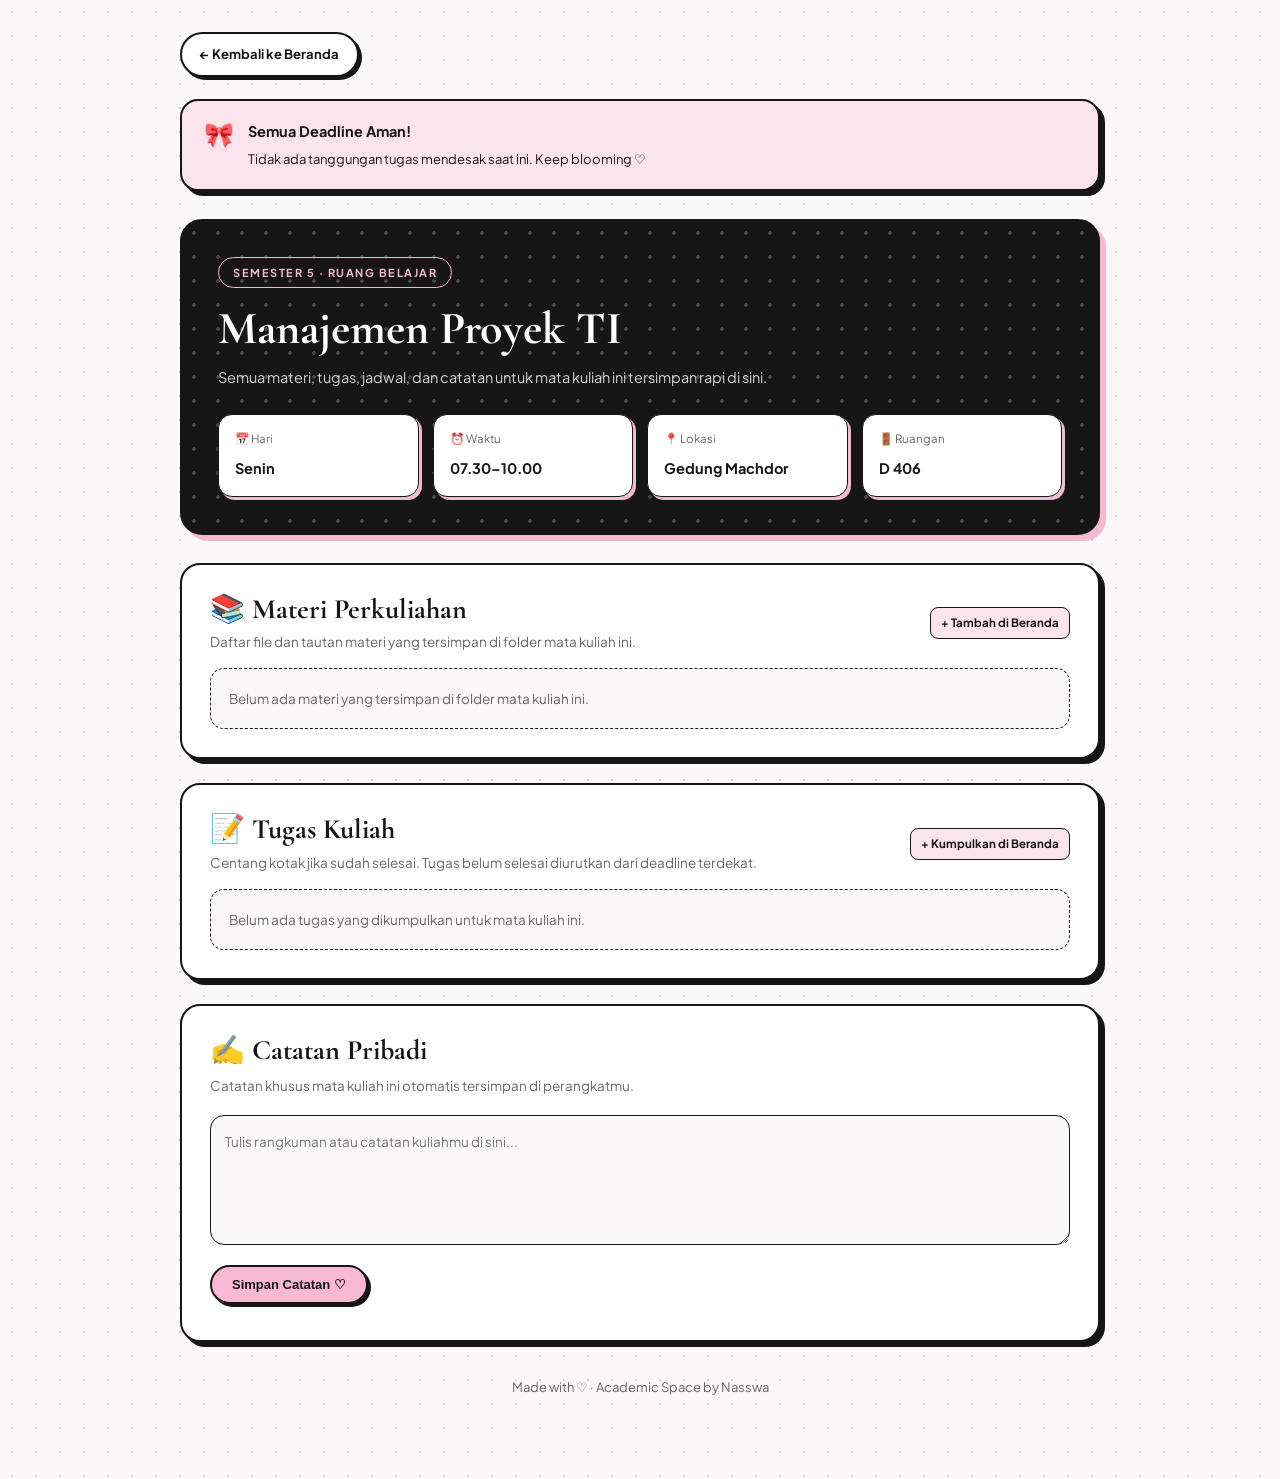
==== mata-kuliah.html @ bd50528c "Add files via upload" ====
<!DOCTYPE html>
<html lang="id">
<head>
    <meta charset="UTF-8">
    <meta name="viewport" content="width=device-width, initial-scale=1.0">
    <title>Ruang Mata Kuliah | Akademik Nasswa</title>
    <link rel="stylesheet" href="style.css">
</head>
<body>
    <main class="course-page" style="margin: 0 auto;">
        <a class="back-link" href="index.html">← Kembali ke Beranda</a>

        <div id="deadline-notify-box"></div>

        <header class="course-hero">
            <span class="course-label">Semester 5 · Ruang Belajar</span>
            <h1 id="course-title">Memuat Mata Kuliah...</h1>
            <p>
                Semua materi, tugas, jadwal, dan catatan untuk mata kuliah ini tersimpan rapi di sini.
            </p>

            <div class="course-info-grid">
                <div class="info-box"><small>📅 Hari</small><strong id="course-day">-</strong></div>
                <div class="info-box"><small>⏰ Waktu</small><strong id="course-time">-</strong></div>
                <div class="info-box"><small>📍 Lokasi</small><strong>Gedung Machdor</strong></div>
                <div class="info-box"><small>🚪 Ruangan</small><strong id="course-room">-</strong></div>
            </div>
        </header>

        <!-- TAMPILAN BERSIH MATERI PERKULIAHAN -->
        <section class="course-section" id="materi">
            <div style="display:flex; justify-content:space-between; align-items:center; flex-wrap:wrap; gap:10px; margin-bottom:14px;">
                <div>
                    <h2 style="margin-bottom:4px;">📚 Materi Perkuliahan</h2>
                    <p class="section-description" style="margin-bottom:0;">Daftar file dan tautan materi yang tersimpan di folder mata kuliah ini.</p>
                </div>
                <a href="index.html#quick-upload" class="btn-mini">+ Tambah di Beranda</a>
            </div>

            <div id="materi-list"></div>
        </section>

        <!-- TAMPILAN BERSIH TUGAS KULIAH -->
        <section class="course-section" id="tugas">
            <div style="display:flex; justify-content:space-between; align-items:center; flex-wrap:wrap; gap:10px; margin-bottom:14px;">
                <div>
                    <h2 style="margin-bottom:4px;">📝 Tugas Kuliah</h2>
                    <p class="section-description" style="margin-bottom:0;">Centang kotak jika sudah selesai. Tugas belum selesai diurutkan dari deadline terdekat.</p>
                </div>
                <a href="index.html#quick-upload" class="btn-mini">+ Kumpulkan di Beranda</a>
            </div>

            <div id="tugas-list"></div>
        </section>

        <!-- CATATAN PRIBADI -->
        <section class="course-section" id="catatan">
            <h2>✍️ Catatan Pribadi</h2>
            <p class="section-description">Catatan khusus mata kuliah ini otomatis tersimpan di perangkatmu.</p>
            <textarea class="note-area" id="course-note" placeholder="Tulis rangkuman atau catatan kuliahmu di sini..."></textarea>
            <button class="save-note" id="save-note">Simpan Catatan ♡</button>
            <p class="save-status" id="save-status" aria-live="polite"></p>
        </section>

        <footer style="text-align:center; background:none; border:none; color:#6e6369; font-size:13px; padding:10px 0;">
            Made with ♡ · Academic Space by Nasswa
        </footer>
    </main>

    <script>
        const DATA_MATA_KULIAH = {
            "manajemen-proyek-ti": {
                nama: "Manajemen Proyek TI",
                hari: "Senin",
                waktu: "07.30–10.00",
                ruang: "D 406"
            },
            "pemrograman-platform": {
                nama: "Pemrograman Berbasis Platform",
                hari: "Senin",
                waktu: "10.00–12.30",
                ruang: "D 406"
            },
            "interaksi-manusia-komputer": {
                nama: "Interaksi Manusia & Komputer",
                hari: "Fleksibel",
                waktu: "Menyesuaikan",
                ruang: "Ruang Kuliah"
            },
            "analisis-design-pl": {
                nama: "Analisis dan Design PL",
                hari: "Senin",
                waktu: "13.00–15.30",
                ruang: "D 406"
            },
            "tata-tulis-ilmiah": {
                nama: "Tata Tulis Ilmiah",
                hari: "Selasa",
                waktu: "Mulai 09.10",
                ruang: "D 406"
            },
            "teknologi-ar-vr": {
                nama: "Teknologi AR/VR",
                hari: "Selasa",
                waktu: "13.00–15.30",
                ruang: "D 406"
            },
            "ai-computing-platform": {
                nama: "AI Computing Platform",
                hari: "Rabu",
                waktu: "18.00–22.00",
                ruang: "D 303"
            },
            "aik-4": {
                nama: "AIK 4",
                hari: "Kamis",
                waktu: "10.00–11.40",
                ruang: "D 405"
            }
        };

        const params = new URLSearchParams(window.location.search);
        const courseId = params.get("id") || "manajemen-proyek-ti";
        const info = DATA_MATA_KULIAH[courseId] || DATA_MATA_KULIAH["manajemen-proyek-ti"];

        document.body.setAttribute("data-course-id", courseId);
        document.body.setAttribute("data-course-name", info.nama);
        document.title = `${info.nama} | Akademik Nasswa`;

        document.getElementById("course-title").textContent = info.nama;
        document.getElementById("course-day").textContent = info.hari;
        document.getElementById("course-time").textContent = info.waktu;
        document.getElementById("course-room").textContent = info.ruang;

        const noteKey = "catatan-" + courseId;
        const noteArea = document.getElementById("course-note");
        const saveButton = document.getElementById("save-note");
        const saveStatus = document.getElementById("save-status");

        noteArea.value = localStorage.getItem(noteKey) || "";
        saveButton.addEventListener("click", () => {
            localStorage.setItem(noteKey, noteArea.value);
            saveStatus.textContent = "Catatan berhasil disimpan ♡";
        });
    </script>
    <script src="script.js"></script>
</body>
</html>
---- style.css ----
/* =========================================
   GIRLY POLKA — MY ACADEMIC SPACE (SEMESTER 5)
   Palette: Noir Polkadot (#161616), Blush Pink (#F7B8D1),
            Soft Pink (#FCE4EC), Off-White (#FAF8F9)
========================================= */

@import url('https://fonts.googleapis.com/css2?family=Cormorant+Garamond:ital,wght@0,600;0,700;1,600;1,700&family=Plus+Jakarta+Sans:wght@400;500;600;700&display=swap');

:root {
    --noir: #161616;
    --noir-soft: #242424;
    --pink-blush: #f7b8d1;
    --pink-deep: #d66894;
    --pink-soft: #fce4ec;
    --pink-pale: #fff3f7;
    --off-white: #faf8f9;
    --white: #ffffff;
    --text-main: #1b181a;
    --text-muted: #6e6369;
    --shadow-editorial: 5px 5px 0px #161616;
    --shadow-pink: 5px 5px 0px #f7b8d1;
    --radius-card: 18px;
}

* {
    margin: 0;
    padding: 0;
    box-sizing: border-box;
}

html {
    scroll-behavior: smooth;
    scroll-padding-top: 32px;
}

body {
    font-family: "Plus Jakarta Sans", "Segoe UI", sans-serif;
    background-color: var(--off-white);
    background-image: radial-gradient(#e7c4d3 1.4px, transparent 1.4px);
    background-size: 24px 24px;
    color: var(--text-main);
    line-height: 1.75;
    overflow-x: hidden;
}

::selection {
    background: var(--pink-blush);
    color: var(--noir);
}

/* ===== POLKA DOT HEADER (NOIR & BLUSH PINK) ===== */

.profile-header {
    position: relative;
    min-height: 540px;
    display: grid;
    grid-template-columns: 1.15fr 0.85fr;
    align-items: center;
    gap: 36px;
    padding: 70px max(7%, calc((100% - 1060px) / 2)) 80px;
    background-color: var(--noir);
    background-image: radial-gradient(rgba(255, 255, 255, 0.22) 2.2px, transparent 2.2px);
    background-size: 28px 28px;
    border-bottom: 3px solid var(--noir);
    color: var(--white);
    overflow: hidden;
}

.profile-intro {
    position: relative;
    z-index: 2;
    text-align: left;
    animation: fadeUp 0.7s ease both;
}

.profile-label {
    display: inline-flex;
    align-items: center;
    gap: 6px;
    margin-bottom: 20px;
    padding: 7px 16px;
    border: 1.5px solid var(--pink-blush);
    border-radius: 999px;
    background: rgba(247, 184, 209, 0.14);
    color: var(--pink-blush);
    font-size: 11px;
    font-weight: 700;
    letter-spacing: 1.8px;
    text-transform: uppercase;
}

.hello-text {
    color: #e6d7de;
    font-size: 16px;
    letter-spacing: 0.5px;
}

.profile-header .profile-intro h1 {
    margin: 4px 0 16px;
    color: var(--white);
    font-family: "Cormorant Garamond", Georgia, serif;
    font-size: clamp(48px, 6vw, 74px);
    font-weight: 700;
    line-height: 1.05;
    letter-spacing: -1px;
}

.profile-intro h1 span {
    color: var(--pink-blush);
    font-style: italic;
}

.profile-description {
    max-width: 450px;
    color: #d4c8ce;
    font-size: 15px;
    line-height: 1.8;
}

.profile-tags {
    display: flex;
    flex-wrap: wrap;
    gap: 10px;
    margin-top: 22px;
}

.profile-tags span {
    padding: 6px 14px;
    border: 1px solid rgba(247, 184, 209, 0.45);
    border-radius: 999px;
    background: var(--noir-soft);
    color: var(--pink-soft);
    font-size: 12px;
    font-weight: 500;
}

.profile-button {
    display: inline-flex;
    align-items: center;
    gap: 14px;
    margin-top: 28px;
    padding: 13px 26px;
    border: 2px solid var(--pink-blush);
    border-radius: 999px;
    background: var(--pink-blush);
    color: var(--noir);
    font-size: 13px;
    font-weight: 700;
    letter-spacing: 0.4px;
    text-decoration: none;
    box-shadow: 4px 4px 0px var(--white);
    transition: transform 0.25s ease, box-shadow 0.25s ease, background 0.25s ease;
}

.profile-button:hover {
    background: var(--pink-soft);
    transform: translate(-2px, -2px);
    box-shadow: 6px 6px 0px var(--white);
}

.profile-signature {
    margin-top: 18px;
    color: var(--pink-blush);
    font-family: "Cormorant Garamond", Georgia, serif;
    font-size: 17px;
    font-style: italic;
}

/* Polaroid Photo Frame */

.profile-photo-area {
    position: relative;
    display: grid;
    place-items: center;
    min-height: 370px;
}

.photo-blob {
    position: absolute;
    width: 295px;
    height: 345px;
    border-radius: 22px;
    background: var(--pink-blush);
    border: 2px solid var(--white);
    transform: rotate(-5deg);
}

.photo-frame {
    position: relative;
    z-index: 1;
    width: min(275px, 82%);
    height: 340px;
    padding: 12px 12px 36px;
    background: var(--off-white);
    border: 2px solid var(--noir);
    border-radius: 16px;
    box-shadow: 8px 8px 0px var(--pink-blush);
    transform: rotate(3deg);
    transition: transform 0.35s ease;
}

.photo-frame:hover {
    transform: rotate(0deg) translateY(-4px);
}

.profile-photo {
    display: block;
    width: 100%;
    height: 100%;
    object-fit: cover;
    object-position: center 35%;
    border-radius: 8px;
    border: 1.5px solid var(--noir);
}

.photo-note {
    position: absolute;
    z-index: 2;
    padding: 8px 15px;
    border: 1.5px solid var(--noir);
    border-radius: 999px;
    background: var(--pink-soft);
    color: var(--noir);
    font-family: "Cormorant Garamond", Georgia, serif;
    font-size: 15px;
    font-weight: 700;
    font-style: italic;
    box-shadow: 3px 3px 0px var(--noir);
}

.note-top {
    top: 26px;
    right: 0;
    transform: rotate(6deg);
}

.note-bottom {
    bottom: 24px;
    left: 0;
    background: var(--white);
    transform: rotate(-5deg);
}

.photo-sparkle {
    position: absolute;
    color: var(--pink-blush);
    font-size: 28px;
}

.sparkle-one { top: 35px; left: 20px; }
.sparkle-two { bottom: 45px; right: 18px; }

/* ===== FLOATING SIDEBAR DI PINGGIR KANAN ===== */

.main-nav {
    position: fixed;
    right: 18px;
    top: 50%;
    transform: translateY(-50%);
    z-index: 100;
    display: flex;
    flex-direction: column;
    align-items: stretch;
    gap: 6px;
    width: auto;
    margin: 0;
    padding: 12px 10px;
    border: 2px solid var(--noir);
    border-radius: 22px;
    background: var(--white);
    box-shadow: var(--shadow-editorial);
}

.main-nav .nav-link {
    display: flex;
    align-items: center;
    gap: 8px;
    padding: 9px 14px;
    border-radius: 14px;
    color: var(--noir);
    font-size: 12.5px;
    font-weight: 600;
    text-decoration: none;
    white-space: nowrap;
    transition: background 0.25s ease, color 0.25s ease, transform 0.2s ease;
}

.main-nav .nav-link:hover {
    background: var(--pink-soft);
    transform: translateX(-3px);
}

.main-nav .nav-link.active {
    background: var(--noir);
    color: var(--pink-blush);
}

/* ===== MAIN CONTAINER & EDITORIAL CARDS ===== */

main {
    width: min(100% - 36px, 980px);
    margin: 42px auto 80px;
}

@media (min-width: 1240px) {
    main {
        margin-right: 215px;
        margin-left: auto;
    }
}

section.content-card,
section.hero-card {
    position: relative;
    background: var(--white);
    margin-bottom: 34px;
    padding: 36px 40px;
    border: 2px solid var(--noir);
    border-radius: var(--radius-card);
    box-shadow: var(--shadow-editorial);
}

.small-label {
    display: inline-block;
    color: var(--pink-deep);
    font-size: 11px;
    font-weight: 800;
    letter-spacing: 2px;
    text-transform: uppercase;
    margin-bottom: 10px;
}

section h2 {
    color: var(--noir);
    font-family: "Cormorant Garamond", Georgia, serif;
    font-size: clamp(28px, 3.6vw, 38px);
    font-weight: 700;
    line-height: 1.2;
    margin-bottom: 12px;
}

section h2 em,
.editorial-italic {
    font-style: italic;
    color: var(--pink-deep);
}

section p {
    color: var(--text-muted);
    font-size: 14.5px;
}

/* Hero Card */

.hero-card {
    display: flex;
    align-items: center;
    justify-content: space-between;
    gap: 28px;
    background: linear-gradient(135deg, var(--white) 55%, var(--pink-soft) 100%);
}

.main-button {
    display: inline-flex;
    align-items: center;
    gap: 12px;
    margin-top: 22px;
    padding: 11px 22px;
    border: 2px solid var(--noir);
    border-radius: 999px;
    background: var(--noir);
    color: var(--pink-blush);
    font-size: 13px;
    font-weight: 700;
    text-decoration: none;
    transition: transform 0.2s ease, background 0.2s ease;
}

.main-button:hover {
    background: var(--pink-blush);
    color: var(--noir);
    transform: translateY(-2px);
}

.hero-decoration {
    position: relative;
    display: grid;
    place-items: center;
    width: 165px;
    min-width: 165px;
    height: 165px;
}

.decor-circle {
    display: grid;
    place-items: center;
    width: 135px;
    height: 135px;
    border-radius: 50%;
    background-color: var(--noir);
    background-image: radial-gradient(rgba(255, 255, 255, 0.28) 2px, transparent 2px);
    background-size: 16px 16px;
    border: 2px solid var(--noir);
    box-shadow: 4px 4px 0px var(--pink-blush);
}

.decor-circle span {
    color: var(--pink-blush);
    font-size: 54px;
}

.floating-star,
.floating-heart {
    position: absolute;
    color: var(--noir);
    font-size: 24px;
}

.star-one { top: 4px; right: 10px; }
.star-two { bottom: 6px; left: 6px; }
.floating-heart { top: 18px; left: 8px; color: var(--pink-deep); }

/* Section Heading */

.section-heading {
    display: flex;
    justify-content: space-between;
    align-items: flex-end;
    margin: 44px 0 22px;
}

.section-heading h2 {
    font-family: "Cormorant Garamond", Georgia, serif;
    font-size: 36px;
    color: var(--noir);
}

.heading-decoration {
    font-size: 32px;
    color: var(--pink-deep);
}

/* Dashboard & Course Grid */

.dashboard-grid {
    display: grid;
    grid-template-columns: repeat(3, minmax(0, 1fr));
    gap: 20px;
    margin-bottom: 45px;
}

.dashboard-card {
    position: relative;
    display: flex;
    flex-direction: column;
    align-items: flex-start;
    min-height: 215px;
    padding: 24px 22px;
    border: 2px solid var(--noir);
    border-radius: 16px;
    text-decoration: none;
    box-shadow: 4px 4px 0px var(--noir);
    transition: transform 0.25s ease, box-shadow 0.25s ease;
}

.dashboard-card:hover {
    transform: translate(-3px, -3px);
    box-shadow: 7px 7px 0px var(--noir);
}

.pink-card { background: var(--pink-soft); }
.lavender-card { background: var(--white); }
.cream-card { background: var(--pink-pale); }

.card-icon {
    display: grid;
    place-items: center;
    width: 46px;
    height: 46px;
    margin-bottom: 16px;
    border: 1.5px solid var(--noir);
    border-radius: 12px;
    background: var(--white);
    font-size: 22px;
}

.card-number {
    position: absolute;
    top: 22px;
    right: 20px;
    font-family: "Cormorant Garamond", Georgia, serif;
    font-size: 18px;
    font-weight: 700;
    font-style: italic;
    color: var(--noir);
}

.dashboard-card h3 {
    color: var(--noir);
    font-size: 17px;
    font-weight: 700;
    margin-bottom: 6px;
}

.dashboard-card p {
    color: var(--text-muted);
    font-size: 13px;
}

.card-link {
    margin-top: auto;
    padding-top: 14px;
    color: var(--noir);
    font-size: 12.5px;
    font-weight: 700;
    text-decoration: underline;
    text-underline-offset: 4px;
}

/* ===== SISTEM FOLDER ARSIP (MATERI & TUGAS) ===== */

.folder-grid {
    display: grid;
    grid-template-columns: repeat(auto-fill, minmax(270px, 1fr));
    gap: 20px;
    margin-top: 24px;
}

.folder-box {
    position: relative;
    background: var(--off-white);
    border: 2px solid var(--noir);
    border-radius: 0 16px 16px 16px;
    padding: 20px 18px 18px;
    margin-top: 14px;
    box-shadow: 4px 4px 0px var(--pink-blush);
    transition: transform 0.25s ease;
}

.folder-box::before {
    content: attr(data-tag);
    position: absolute;
    top: -16px;
    left: -2px;
    height: 16px;
    padding: 0 14px;
    background: var(--noir);
    color: var(--pink-blush);
    font-size: 10px;
    font-weight: 700;
    letter-spacing: 1px;
    line-height: 16px;
    border: 2px solid var(--noir);
    border-bottom: none;
    border-radius: 8px 8px 0 0;
}

.folder-box:hover {
    transform: translateY(-3px);
}

.folder-header {
    display: flex;
    justify-content: space-between;
    align-items: flex-start;
    gap: 10px;
    padding-bottom: 12px;
    margin-bottom: 12px;
    border-bottom: 1.5px dashed #d8bec9;
}

.folder-title {
    font-size: 15px;
    font-weight: 700;
    color: var(--noir);
}

.folder-count {
    background: var(--pink-blush);
    color: var(--noir);
    border: 1.5px solid var(--noir);
    border-radius: 999px;
    padding: 2px 10px;
    font-size: 11px;
    font-weight: 700;
    white-space: nowrap;
}

.folder-items {
    display: flex;
    flex-direction: column;
    gap: 8px;
}

.folder-item {
    display: flex;
    justify-content: space-between;
    align-items: center;
    gap: 8px;
    padding: 10px 11px;
    background: var(--white);
    border: 1.5px solid var(--noir);
    border-radius: 10px;
    font-size: 12.5px;
}

.folder-item-info {
    display: flex;
    flex-direction: column;
    overflow: hidden;
}

.folder-item-title {
    font-weight: 700;
    color: var(--noir);
    white-space: nowrap;
    overflow: hidden;
    text-overflow: ellipsis;
}

.folder-item-meta {
    font-size: 11px;
    color: var(--text-muted);
}

.folder-item-actions {
    display: flex;
    align-items: center;
    gap: 6px;
    flex-shrink: 0;
}

.btn-mini {
    padding: 5px 10px;
    border: 1.5px solid var(--noir);
    border-radius: 8px;
    background: var(--pink-soft);
    color: var(--noir);
    font-size: 11.5px;
    font-weight: 700;
    text-decoration: none;
    cursor: pointer;
}

.btn-mini:hover {
    background: var(--pink-blush);
}

.btn-mini.danger {
    background: var(--noir);
    color: var(--white);
}

.info-note {
    display: flex;
    align-items: center;
    gap: 14px;
    margin-top: 20px;
    padding: 18px 20px;
    border: 1.5px dashed var(--noir);
    border-radius: 14px;
    background: var(--pink-pale);
}

.info-note > span {
    font-size: 22px;
}

/* ===== NOTIFIKASI DEADLINE & STATUS TUGAS ===== */

.deadline-banner {
    display: flex;
    align-items: flex-start;
    gap: 14px;
    margin-bottom: 28px;
    padding: 18px 22px;
    background: var(--noir);
    color: var(--white);
    border: 2px solid var(--noir);
    border-radius: 18px;
    box-shadow: 5px 5px 0px var(--pink-blush);
}

.deadline-banner.safe {
    background: var(--pink-soft);
    color: var(--noir);
    box-shadow: 5px 5px 0px var(--noir);
}

.deadline-banner-icon {
    font-size: 24px;
    line-height: 1.2;
}

.deadline-banner h4 {
    font-size: 14.5px;
    font-weight: 700;
    color: var(--pink-blush);
    margin-bottom: 4px;
}

.deadline-banner.safe h4 {
    color: var(--noir);
}

.deadline-banner ul {
    margin: 4px 0 0 18px;
    font-size: 13px;
}

.deadline-pill {
    display: inline-block;
    padding: 2px 9px;
    border: 1px solid var(--noir);
    border-radius: 999px;
    font-size: 10.5px;
    font-weight: 700;
    margin-top: 4px;
    width: fit-content;
}

.deadline-pill.urgent {
    background: #ff4d79;
    color: #ffffff;
    animation: pulseAlert 1.6s infinite;
}

.deadline-pill.soon {
    background: var(--pink-blush);
    color: var(--noir);
}

.deadline-pill.normal {
    background: var(--pink-soft);
    color: var(--noir);
}

.deadline-pill.done {
    background: #d8f3dc;
    color: #1b4332;
}

.task-check-wrap {
    display: flex;
    align-items: flex-start;
    gap: 10px;
}

.task-checkbox {
    width: 18px;
    height: 18px;
    margin-top: 3px;
    accent-color: var(--noir);
    cursor: pointer;
    flex-shrink: 0;
}

.folder-item.is-done,
.submitted-card.is-done {
    opacity: 0.62;
    background: #f3eff1;
}

.folder-item.is-done .folder-item-title,
.submitted-card.is-done h4 {
    text-decoration: line-through;
}

/* ===== HALAMAN MATA KULIAH & FORM PENGUMPULAN ===== */

.course-page {
    max-width: 960px;
    margin: 0 auto;
    padding: 32px 20px 70px;
}

.back-link {
    display: inline-flex;
    align-items: center;
    gap: 8px;
    margin-bottom: 22px;
    padding: 9px 18px;
    background: var(--white);
    border: 2px solid var(--noir);
    border-radius: 999px;
    color: var(--noir);
    font-size: 13px;
    font-weight: 700;
    text-decoration: none;
    box-shadow: 3px 3px 0px var(--noir);
    transition: transform 0.2s ease;
}

.back-link:hover {
    background: var(--pink-soft);
    transform: translate(-2px, -2px);
}

.course-hero {
    background-color: var(--noir);
    background-image: radial-gradient(rgba(255, 255, 255, 0.2) 2px, transparent 2px);
    background-size: 24px 24px;
    border: 2px solid var(--noir);
    border-radius: 22px;
    padding: 36px;
    margin-bottom: 28px;
    color: var(--white);
    box-shadow: 6px 6px 0px var(--pink-blush);
}

.course-label {
    display: inline-block;
    padding: 5px 14px;
    border: 1px solid var(--pink-blush);
    border-radius: 999px;
    color: var(--pink-blush);
    font-size: 11px;
    font-weight: 700;
    letter-spacing: 1.5px;
    text-transform: uppercase;
}

.course-hero h1 {
    color: var(--white);
    font-family: "Cormorant Garamond", Georgia, serif;
    margin: 14px 0 10px;
    font-size: clamp(32px, 4.5vw, 46px);
    line-height: 1.15;
}

.course-hero p {
    color: #dad0d5;
    font-size: 14.5px;
    max-width: 650px;
}

.course-info-grid {
    display: grid;
    grid-template-columns: repeat(auto-fit, minmax(170px, 1fr));
    gap: 14px;
    margin-top: 24px;
}

.info-box {
    background: var(--white);
    color: var(--noir);
    border: 1.5px solid var(--noir);
    padding: 14px 16px;
    border-radius: 14px;
    box-shadow: 3px 3px 0px var(--pink-blush);
}

.info-box small {
    display: block;
    color: var(--text-muted);
    font-size: 11.5px;
    margin-bottom: 4px;
}

.info-box strong {
    color: var(--noir);
    font-size: 14.5px;
}

.course-section {
    background: var(--white);
    border: 2px solid var(--noir);
    border-radius: 20px;
    padding: 28px;
    margin-bottom: 24px;
    box-shadow: var(--shadow-editorial);
}

.course-section h2 {
    font-family: "Cormorant Garamond", Georgia, serif;
    font-size: 28px;
    color: var(--noir);
    margin-bottom: 6px;
}

.section-description {
    color: var(--text-muted);
    font-size: 13.5px;
    margin-bottom: 18px;
}

.submit-box {
    background: var(--pink-pale);
    border: 2px solid var(--noir);
    border-radius: 16px;
    padding: 20px;
    margin-bottom: 20px;
}

.form-grid {
    display: grid;
    grid-template-columns: 1fr 1fr;
    gap: 12px;
}

.form-group {
    display: flex;
    flex-direction: column;
    gap: 5px;
}

.form-group.full {
    grid-column: 1 / -1;
}

.form-group label {
    font-size: 12px;
    font-weight: 700;
    color: var(--noir);
}

.form-control {
    width: 100%;
    padding: 10px 13px;
    border: 1.5px solid var(--noir);
    border-radius: 10px;
    background: var(--white);
    font-family: inherit;
    font-size: 13px;
    color: var(--noir);
}

.form-control:focus {
    outline: none;
    box-shadow: 3px 3px 0px var(--pink-blush);
}

.btn-submit-polka {
    margin-top: 14px;
    padding: 11px 22px;
    border: 2px solid var(--noir);
    border-radius: 999px;
    background: var(--noir);
    color: var(--pink-blush);
    font-family: inherit;
    font-size: 13px;
    font-weight: 700;
    cursor: pointer;
    box-shadow: 3px 3px 0px var(--pink-blush);
    transition: transform 0.2s ease, background 0.2s ease;
}

.btn-submit-polka:hover {
    background: var(--pink-blush);
    color: var(--noir);
    box-shadow: 3px 3px 0px var(--noir);
    transform: translateY(-2px);
}

.submitted-list {
    display: flex;
    flex-direction: column;
    gap: 12px;
}

.submitted-card {
    display: flex;
    justify-content: space-between;
    align-items: center;
    flex-wrap: wrap;
    gap: 12px;
    padding: 15px 18px;
    background: var(--off-white);
    border: 1.5px solid var(--noir);
    border-radius: 14px;
}

.submitted-main h4 {
    font-size: 15px;
    color: var(--noir);
    margin-bottom: 3px;
}

.submitted-main p {
    font-size: 12.5px;
    color: var(--text-muted);
}

.badge-status {
    display: inline-block;
    padding: 3px 10px;
    border: 1px solid var(--noir);
    border-radius: 999px;
    background: var(--pink-blush);
    color: var(--noir);
    font-size: 11px;
    font-weight: 700;
    margin-top: 4px;
}

.empty-state {
    background: var(--off-white);
    border: 1.5px dashed var(--noir);
    border-radius: 14px;
    padding: 18px;
    color: var(--text-muted);
    font-size: 13.5px;
}

.note-area {
    width: 100%;
    min-height: 130px;
    border: 1.5px solid var(--noir);
    border-radius: 14px;
    padding: 14px;
    font: inherit;
    font-size: 13.5px;
    resize: vertical;
    background: var(--off-white);
}

.save-note {
    margin-top: 12px;
    border: 2px solid var(--noir);
    border-radius: 999px;
    padding: 10px 20px;
    background: var(--pink-blush);
    color: var(--noir);
    font-weight: 700;
    font-size: 13px;
    cursor: pointer;
    box-shadow: 3px 3px 0px var(--noir);
}

.save-status {
    margin-top: 8px;
    color: var(--pink-deep);
    font-size: 13px;
    font-weight: 600;
}

/* Closing & Footer */

.closing-note {
    text-align: center;
    padding: 36px 20px;
    background: var(--white);
    border: 2px solid var(--noir);
    border-radius: 20px;
    box-shadow: var(--shadow-pink);
}

.closing-note > span:first-child {
    color: var(--pink-deep);
    font-size: 28px;
}

.closing-note p {
    color: var(--noir);
    font-family: "Cormorant Garamond", Georgia, serif;
    font-size: 28px;
    font-style: italic;
    font-weight: 700;
}

footer {
    padding: 38px 20px;
    text-align: center;
    background-color: var(--noir);
    background-image: radial-gradient(rgba(255, 255, 255, 0.2) 2px, transparent 2px);
    background-size: 24px 24px;
    color: var(--white);
    border-top: 3px solid var(--noir);
}

footer p {
    color: var(--pink-blush);
    font-size: 14px;
}

.footer-small {
    margin-top: 4px;
    color: #cfc4ca;
    font-size: 12px;
}

@keyframes fadeUp {
    from { opacity: 0; transform: translateY(16px); }
    to { opacity: 1; transform: translateY(0); }
}

@keyframes pulseAlert {
    0%, 100% { transform: scale(1); }
    50% { transform: scale(1.04); }
}

@media (max-width: 760px) {
    .profile-header {
        grid-template-columns: 1fr;
        padding: 48px 22px 65px;
    }
    .main-nav {
        right: 50%;
        top: auto;
        bottom: 14px;
        transform: translateX(50%);
        flex-direction: row;
        padding: 8px 10px;
        border-radius: 999px;
        max-width: calc(100% - 24px);
        overflow-x: auto;
    }
    .hero-card {
        flex-direction: column-reverse;
        align-items: flex-start;
    }
    .dashboard-grid,
    .form-grid {
        grid-template-columns: 1fr;
    }
    section.content-card,
    section.hero-card {
        padding: 26px 22px;
    }
}
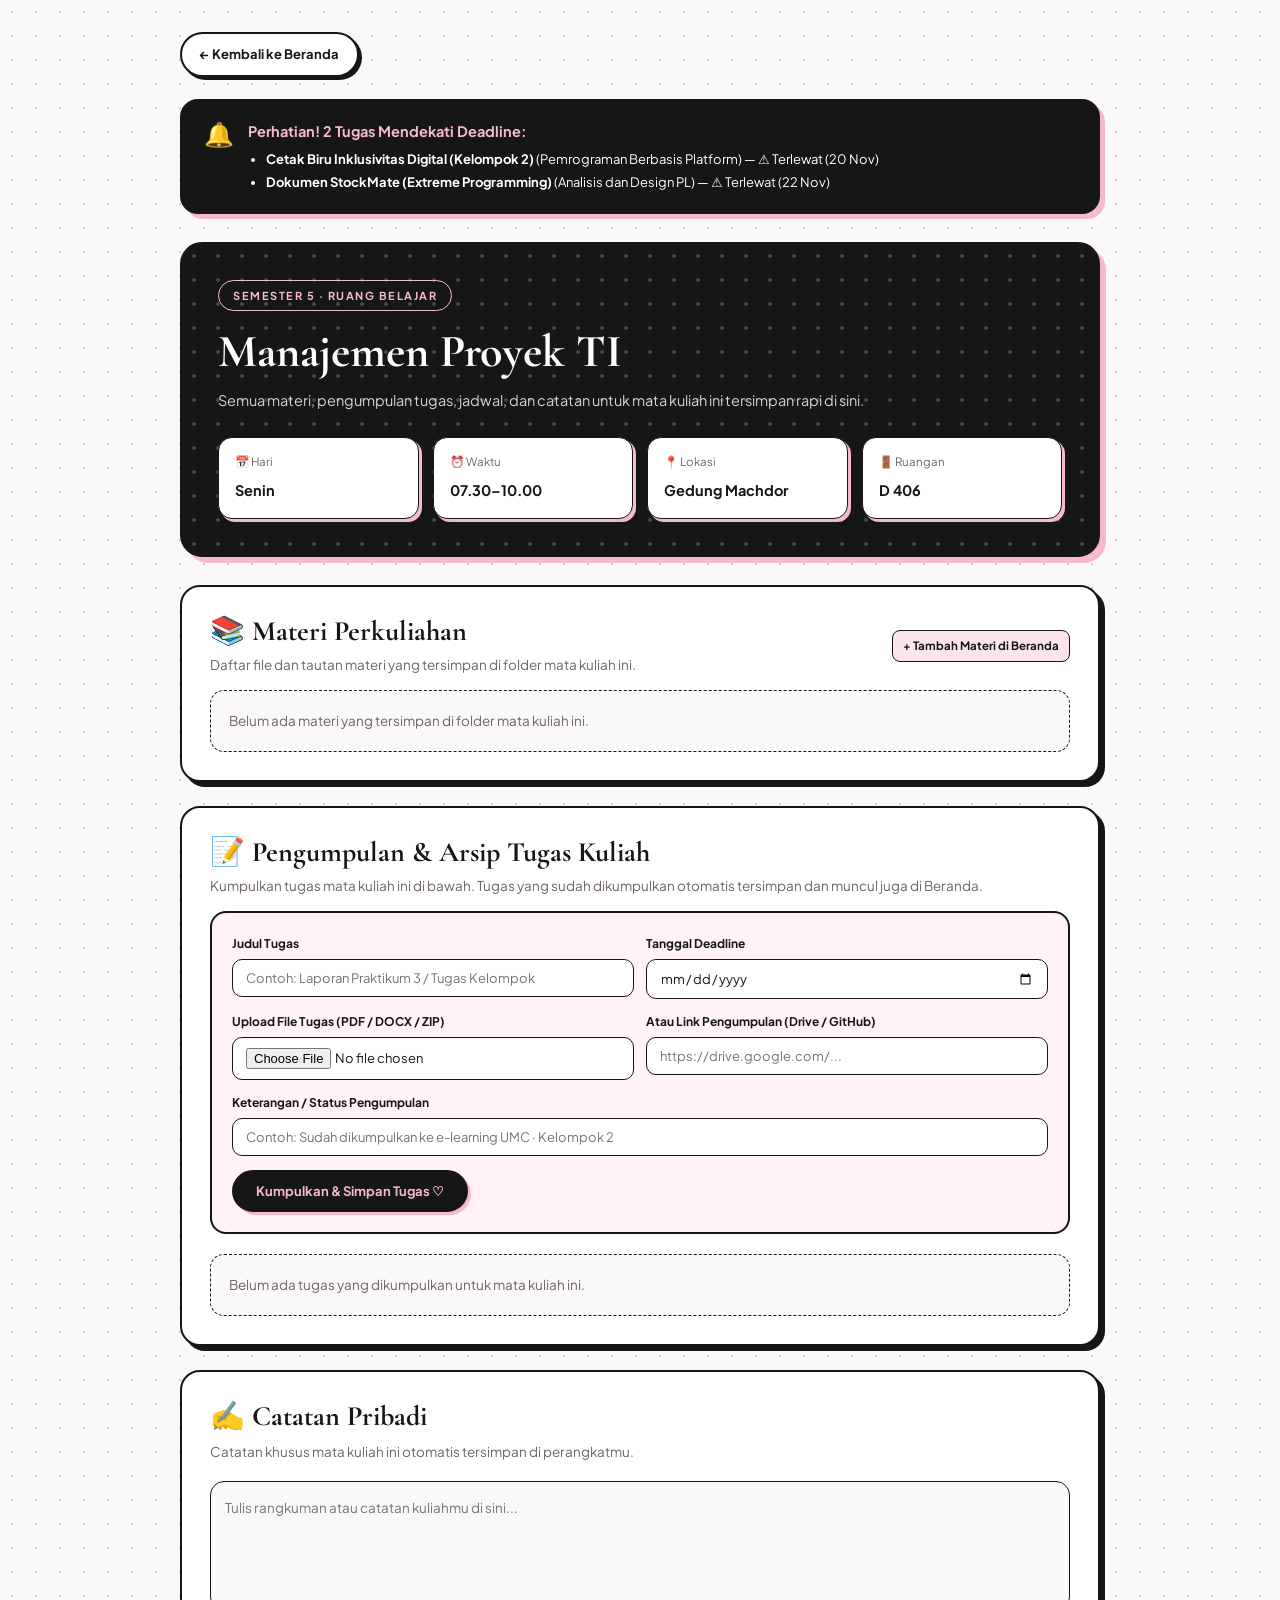
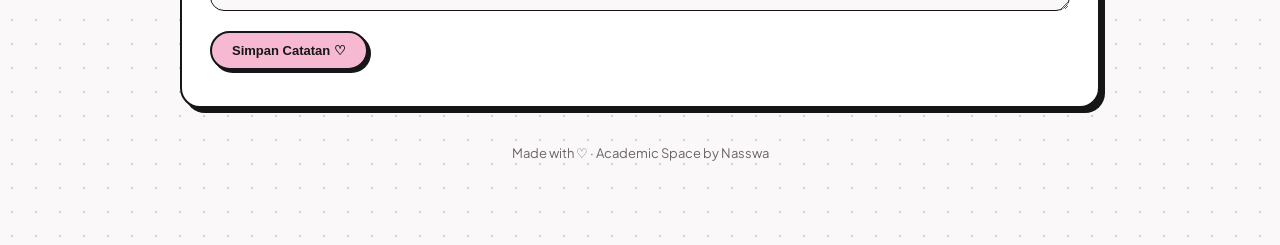
==== commit f38cd383: "Enhance mata-kuliah.html with task features Updated course page to include task submission and archi" ====
--- a/mata-kuliah.html
+++ b/mata-kuliah.html
@@ -16,7 +16,7 @@
             <span class="course-label">Semester 5 · Ruang Belajar</span>
             <h1 id="course-title">Memuat Mata Kuliah...</h1>
             <p>
-                Semua materi, tugas, jadwal, dan catatan untuk mata kuliah ini tersimpan rapi di sini.
+                Semua materi, pengumpulan tugas, jadwal, dan catatan untuk mata kuliah ini tersimpan rapi di sini.
             </p>
 
             <div class="course-info-grid">
@@ -27,28 +27,60 @@
             </div>
         </header>
 
-        <!-- TAMPILAN BERSIH MATERI PERKULIAHAN -->
+        <!-- MATERI PERKULIAHAN -->
         <section class="course-section" id="materi">
             <div style="display:flex; justify-content:space-between; align-items:center; flex-wrap:wrap; gap:10px; margin-bottom:14px;">
                 <div>
                     <h2 style="margin-bottom:4px;">📚 Materi Perkuliahan</h2>
                     <p class="section-description" style="margin-bottom:0;">Daftar file dan tautan materi yang tersimpan di folder mata kuliah ini.</p>
                 </div>
-                <a href="index.html#quick-upload" class="btn-mini">+ Tambah di Beranda</a>
+                <a href="index.html#quick-upload" class="btn-mini">+ Tambah Materi di Beranda</a>
             </div>
 
             <div id="materi-list"></div>
         </section>
 
-        <!-- TAMPILAN BERSIH TUGAS KULIAH -->
+        <!-- PENGUMPULAN & ARSIP TUGAS KULIAH -->
         <section class="course-section" id="tugas">
-            <div style="display:flex; justify-content:space-between; align-items:center; flex-wrap:wrap; gap:10px; margin-bottom:14px;">
-                <div>
-                    <h2 style="margin-bottom:4px;">📝 Tugas Kuliah</h2>
-                    <p class="section-description" style="margin-bottom:0;">Centang kotak jika sudah selesai. Tugas belum selesai diurutkan dari deadline terdekat.</p>
+            <div style="margin-bottom: 14px;">
+                <h2 style="margin-bottom:4px;">📝 Pengumpulan &amp; Arsip Tugas Kuliah</h2>
+                <p class="section-description" style="margin-bottom:0;">
+                    Kumpulkan tugas mata kuliah ini di bawah. Tugas yang sudah dikumpulkan otomatis tersimpan dan muncul juga di Beranda.
+                </p>
+            </div>
+
+            <form id="course-task-form" class="submit-box">
+                <div class="form-grid">
+                    <div class="form-group">
+                        <label for="ct-judul">Judul Tugas</label>
+                        <input type="text" id="ct-judul" class="form-control" placeholder="Contoh: Laporan Praktikum 3 / Tugas Kelompok" required>
+                    </div>
+
+                    <div class="form-group">
+                        <label for="ct-deadline">Tanggal Deadline</label>
+                        <input type="date" id="ct-deadline" class="form-control">
+                    </div>
+
+                    <div class="form-group">
+                        <label for="ct-file">Upload File Tugas (PDF / DOCX / ZIP)</label>
+                        <input type="file" id="ct-file" class="form-control">
+                    </div>
+
+                    <div class="form-group">
+                        <label for="ct-link">Atau Link Pengumpulan (Drive / GitHub)</label>
+                        <input type="url" id="ct-link" class="form-control" placeholder="https://drive.google.com/...">
+                    </div>
+
+                    <div class="form-group full">
+                        <label for="ct-catatan">Keterangan / Status Pengumpulan</label>
+                        <input type="text" id="ct-catatan" class="form-control" placeholder="Contoh: Sudah dikumpulkan ke e-learning UMC · Kelompok 2">
+                    </div>
                 </div>
-                <a href="index.html#quick-upload" class="btn-mini">+ Kumpulkan di Beranda</a>
-            </div>
+
+                <button type="submit" class="btn-submit-polka">
+                    Kumpulkan &amp; Simpan Tugas ♡
+                </button>
+            </form>
 
             <div id="tugas-list"></div>
         </section>
@@ -142,7 +174,22 @@
             localStorage.setItem(noteKey, noteArea.value);
             saveStatus.textContent = "Catatan berhasil disimpan ♡";
         });
+
+        document.getElementById("course-task-form").addEventListener("submit", function (e) {
+            e.preventDefault();
+            tambahItemAkademik({
+                courseId: courseId,
+                courseName: info.nama,
+                type: "tugas",
+                title: document.getElementById("ct-judul").value,
+                deadline: document.getElementById("ct-deadline").value,
+                note: document.getElementById("ct-catatan").value,
+                linkUrl: document.getElementById("ct-link").value,
+                fileInput: document.getElementById("ct-file")
+            });
+            this.reset();
+        });
     </script>
     <script src="script.js"></script>
 </body>
-</html>+</html>
